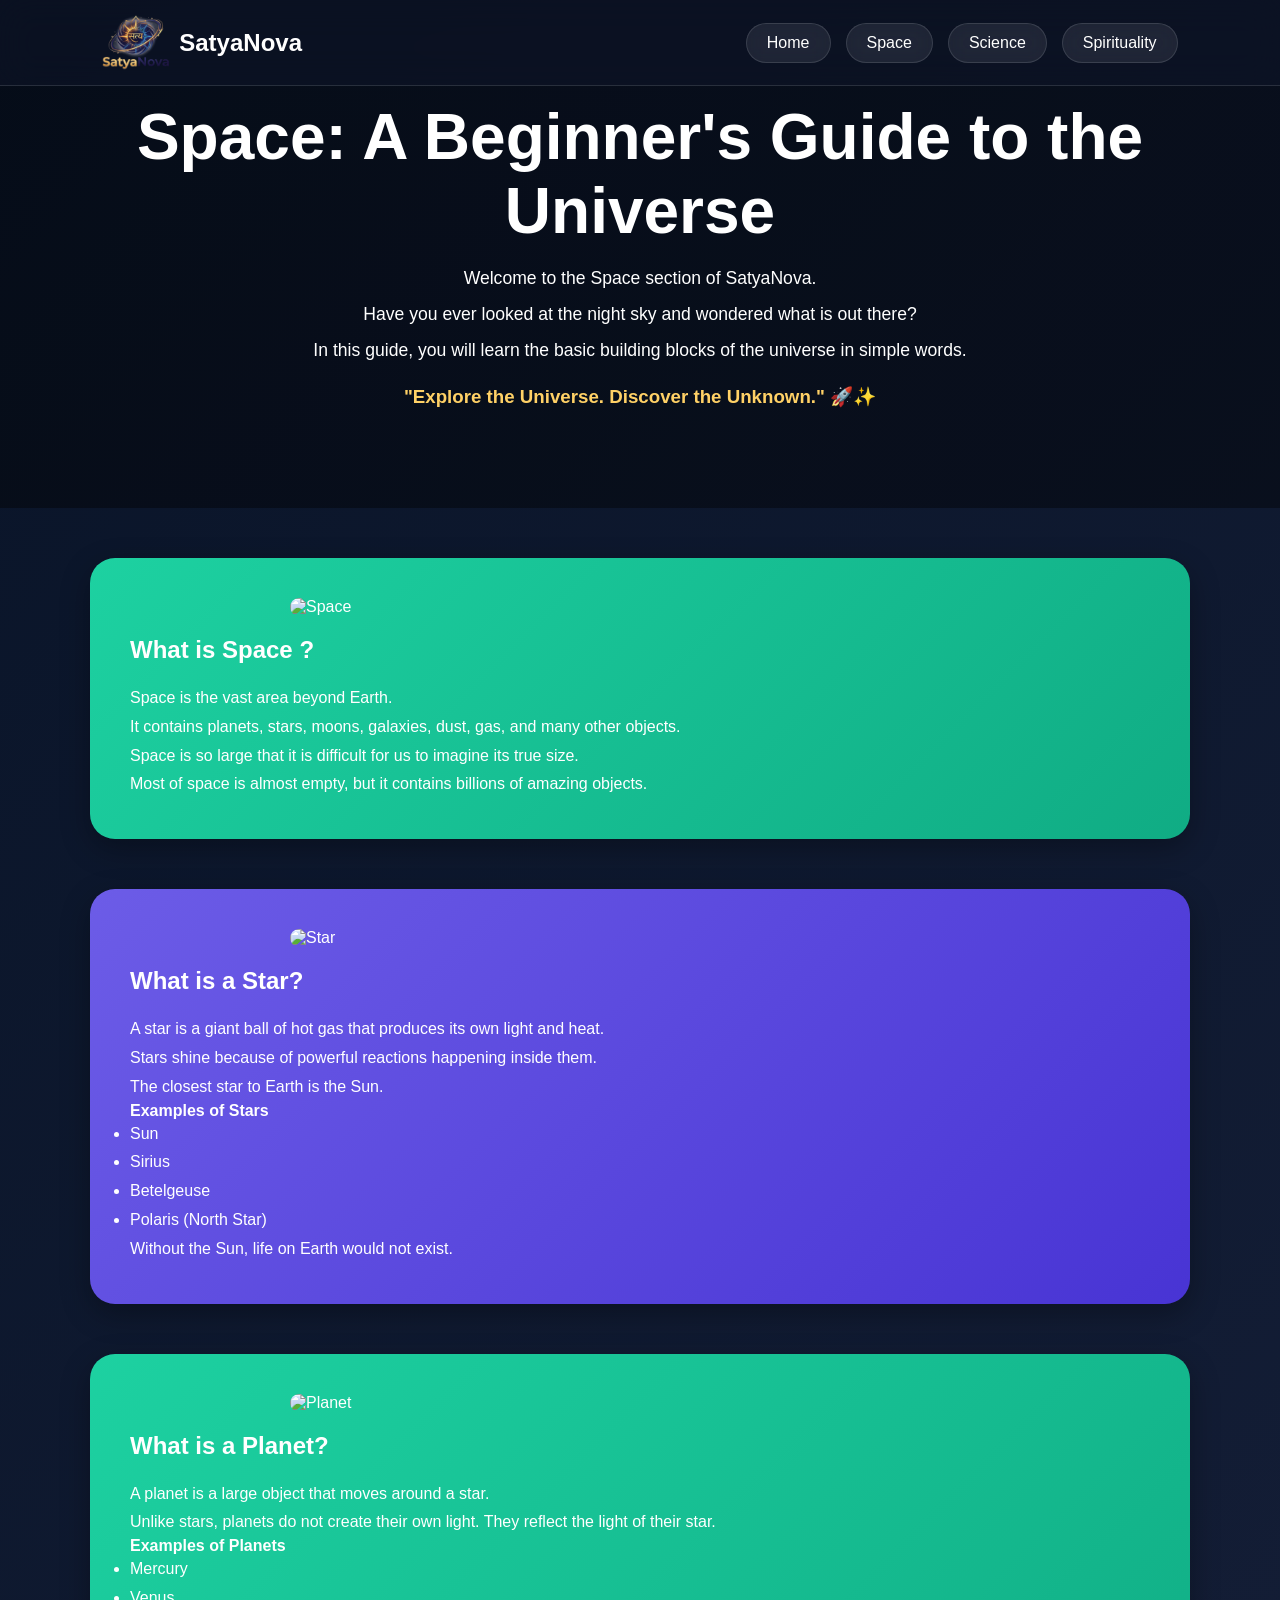
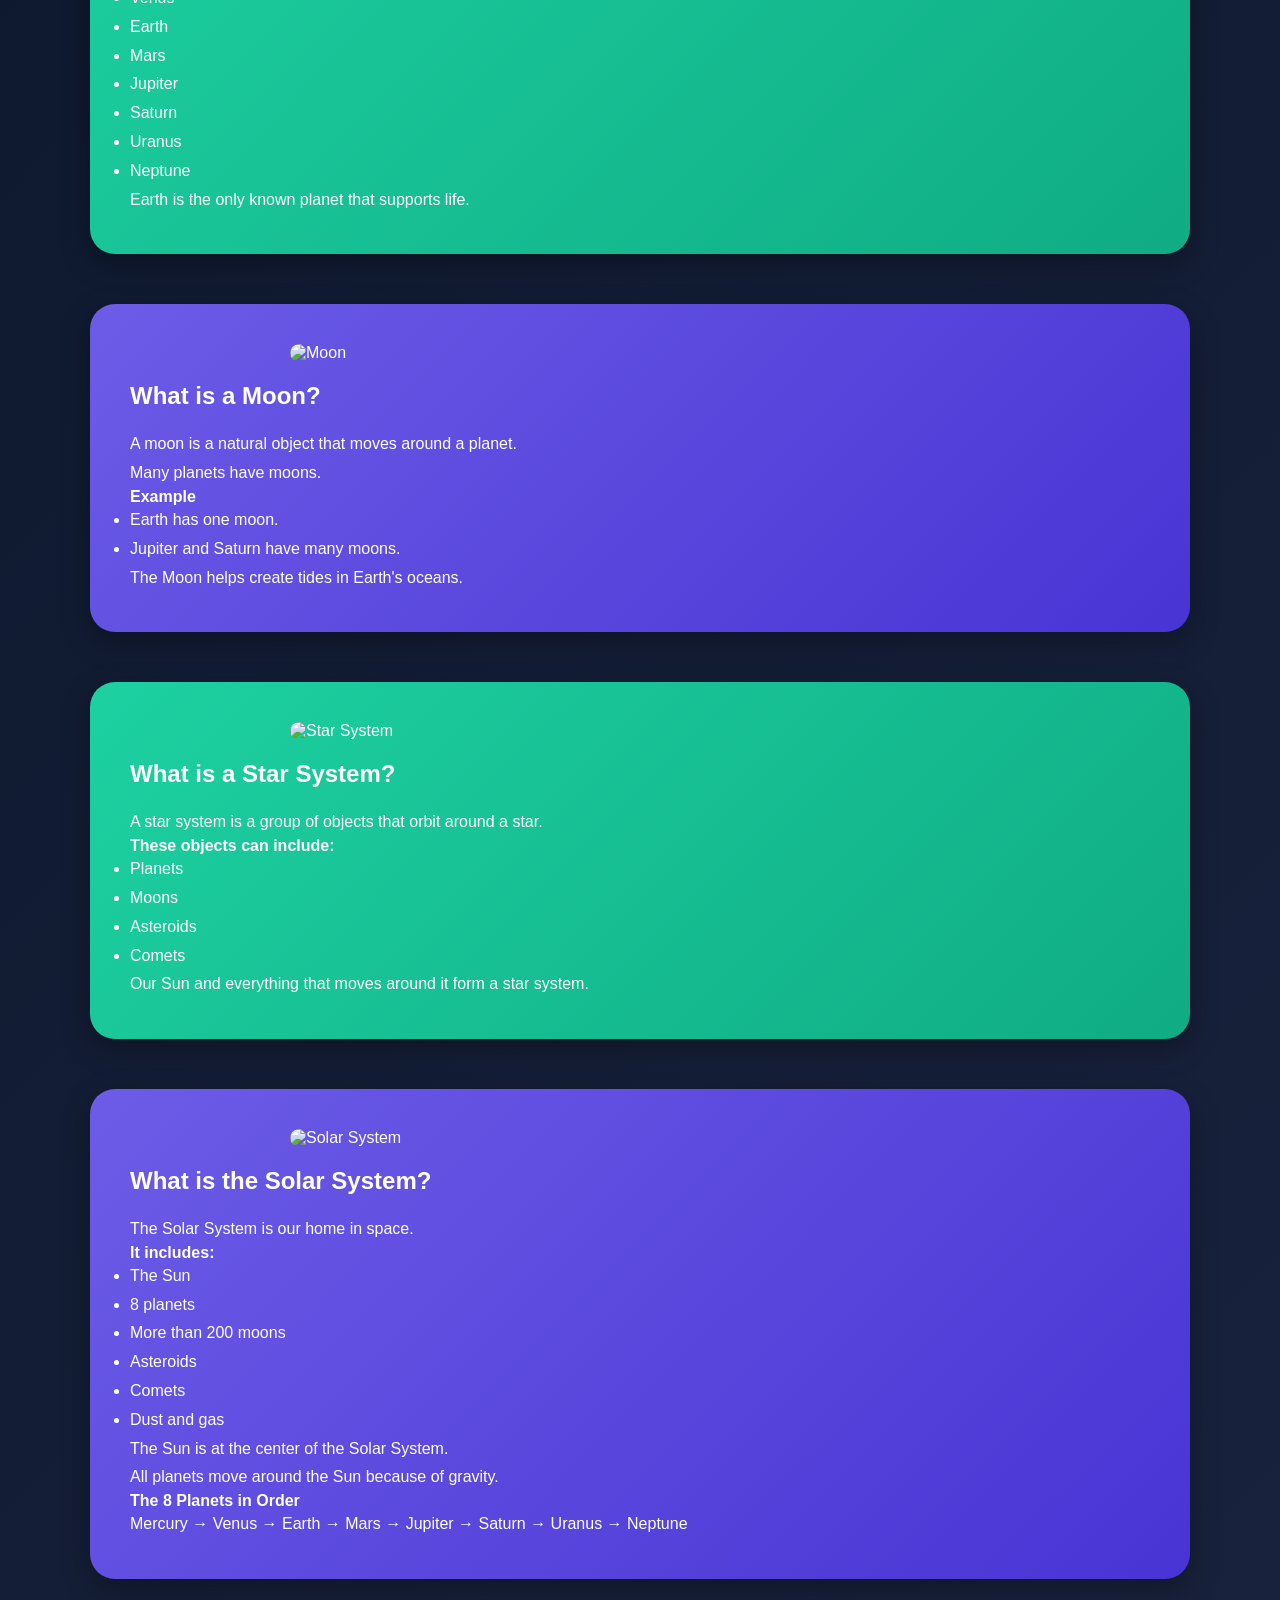
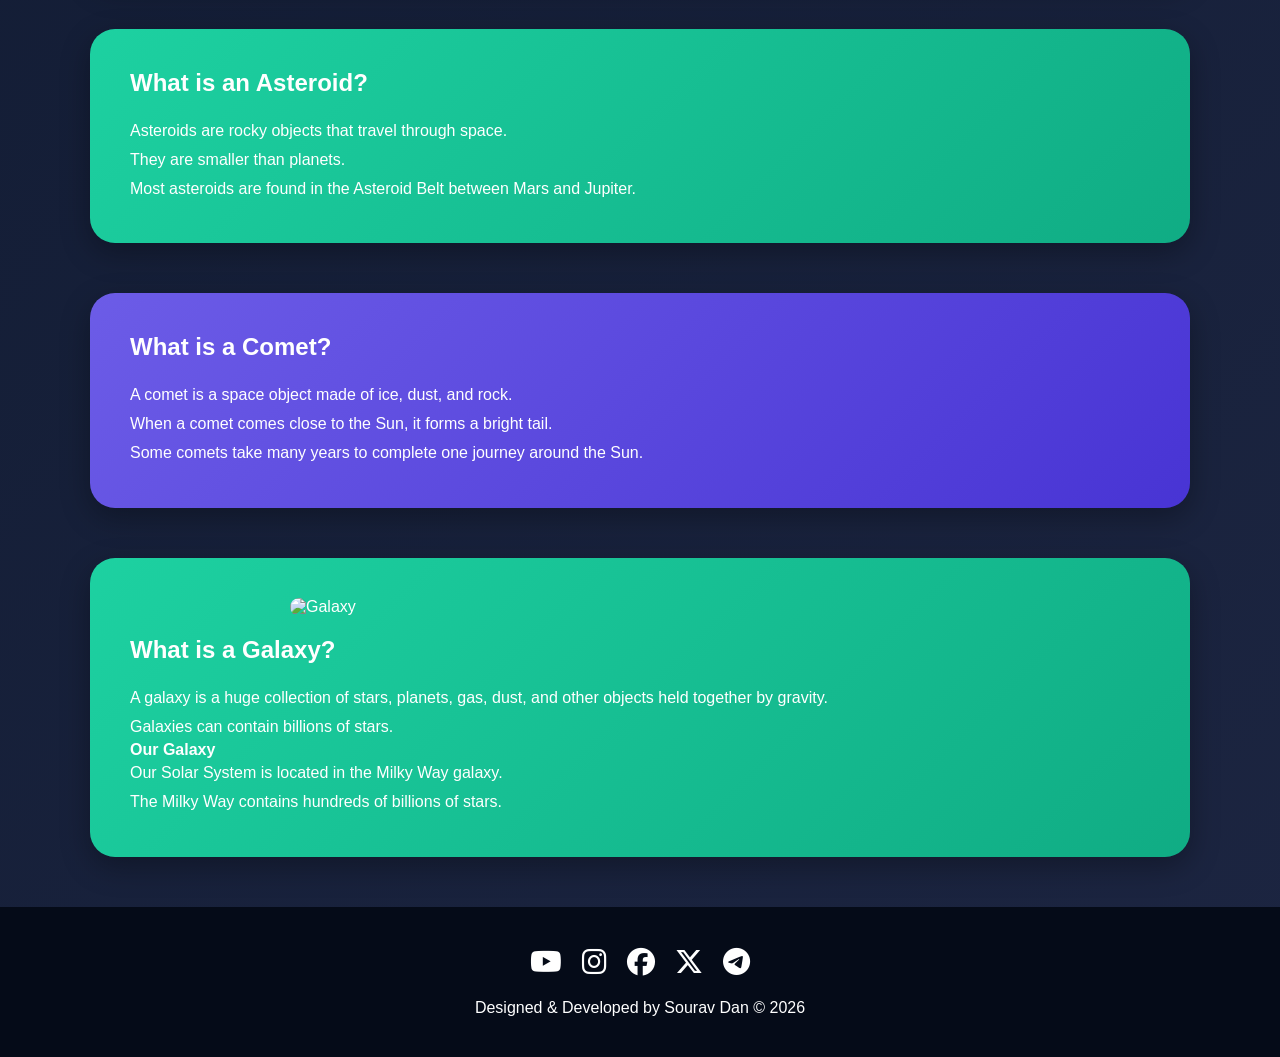
==== space.html @ 0a776dd6 "Add files via upload" ====
<!DOCTYPE html>
<html lang="en">

<head>

    <meta charset="UTF-8">
    <meta name="viewport" content="width=device-width, initial-scale=1.0">

    <title>Space | SatyaNova</title>

    <!-- Main CSS -->
    <link rel="stylesheet" href="style.css">

    <!-- Font Awesome -->
    <link rel="stylesheet" href="https://cdnjs.cloudflare.com/ajax/libs/font-awesome/6.7.2/css/all.min.css">

</head>

<body>

    <!-- ================= HEADER ================= -->

    <header class="header">

        <div class="logo">
            <img src="SatyaNova Logo.png" alt="SatyaNova Logo">
            <span>SatyaNova</span>
        </div>

        <nav class="navbar" id="navbar">
            <a href="index.html">Home</a>
            <a href="space.html">Space</a>
            <a href="#">Science</a>
            <a href="#">Spirituality</a>
        </nav>

        <div class="menu-btn" id="menuBtn">
            <span></span>
            <span></span>
            <span></span>
        </div>

    </header>

    <!-- ================= HERO SECTION ================= -->

    <section class="hero">

        <h1>Space: A Beginner's Guide to the Universe</h1>

        <p>
            Welcome to the Space section of SatyaNova.
        </p>

        <p>
            Have you ever looked at the night sky and wondered
            what is out there?
        </p>

        <p>
            In this guide, you will learn the basic building
            blocks of the universe in simple words.
        </p>

        <h3>
            "Explore the Universe. Discover the Unknown." 🚀✨
        </h3>

    </section>

    <!-- ================= SPACE SECTION ================= -->

    <!-- What is Space -->

    <section class="card science">

        <img src="https://images.unsplash.com/photo-1446776811953-b23d57bd21aa?w=1200" alt="Space" 
        <img src="..." alt="Star" class="space-image">

        <h2>What is Space ?</h2>

        <p>
            Space is the vast area beyond Earth.
        </p>

        <p>
            It contains planets, stars, moons, galaxies,
            dust, gas, and many other objects.
        </p>

        <p>
            Space is so large that it is difficult for us
            to imagine its true size.
        </p>

        <p>
            Most of space is almost empty, but it contains
            billions of amazing objects.
        </p>

    </section>

    <!-- What is a Star -->

    <section class="card spirituality">

        <img src="https://images.unsplash.com/photo-1502134249126-9f3755a50d78?w=1200" alt="Star"
            <img src="..." alt="Star" class="space-image"> 
            
        <h2>What is a Star?</h2>

        <p>
            A star is a giant ball of hot gas that produces
            its own light and heat.
        </p>

        <p>
            Stars shine because of powerful reactions
            happening inside them.
        </p>

        <p>
            The closest star to Earth is the Sun.
        </p>

        <strong>Examples of Stars</strong>

        <ul>
            <li>Sun</li>
            <li>Sirius</li>
            <li>Betelgeuse</li>
            <li>Polaris (North Star)</li>
        </ul>

        <p>
            Without the Sun, life on Earth would not exist.
        </p>

    </section>

    <!-- Planet -->

    <section class="card science">

        <img src="https://images.unsplash.com/photo-1614728894747-a83421e2b9c9?w=1200" alt="Planet"
            <img src="..." alt="Star" class="space-image"> 
            
        <h2>What is a Planet?</h2>

        <p>
            A planet is a large object that moves around a star.
        </p>

        <p>
            Unlike stars, planets do not create their own light.
            They reflect the light of their star.
        </p>

        <strong>Examples of Planets</strong>

        <ul>
            <li>Mercury</li>
            <li>Venus</li>
            <li>Earth</li>
            <li>Mars</li>
            <li>Jupiter</li>
            <li>Saturn</li>
            <li>Uranus</li>
            <li>Neptune</li>
        </ul>

        <p>
            Earth is the only known planet that supports life.
        </p>

    </section>

    <!-- Moon -->

    <section class="card spirituality">

        <img src="https://images.unsplash.com/photo-1532693322450-2cb5c511067d?w=1200" alt="Moon"
            <img src="..." alt="Star" class="space-image"> 
            
        <h2>What is a Moon?</h2>

        <p>
            A moon is a natural object that moves around a planet.
        </p>

        <p>
            Many planets have moons.
        </p>

        <strong>Example</strong>

        <ul>
            <li>Earth has one moon.</li>
            <li>Jupiter and Saturn have many moons.</li>
        </ul>

        <p>
            The Moon helps create tides in Earth's oceans.
        </p>

    </section>

    <!-- Star System -->

    <section class="card science">

        <img src="https://images.unsplash.com/photo-1462331940025-496dfbfc7564?w=1200" alt="Star System"
            <img src="..." alt="Star" class="space-image"> 
            
        <h2>What is a Star System?</h2>

        <p>
            A star system is a group of objects that orbit around a star.
        </p>

        <strong>These objects can include:</strong>

        <ul>
            <li>Planets</li>
            <li>Moons</li>
            <li>Asteroids</li>
            <li>Comets</li>
        </ul>

        <p>
            Our Sun and everything that moves around it form a star system.
        </p>

    </section>

    <!-- Solar System -->

    <section class="card spirituality">

        <img src="https://images.unsplash.com/photo-1614313913007-2b4ae8ce32d6?w=1200" alt="Solar System"
            <img src="..." alt="Star" class="space-image"> 
            
        <h2>What is the Solar System?</h2>

        <p>
            The Solar System is our home in space.
        </p>

        <strong>It includes:</strong>

        <ul>
            <li>The Sun</li>
            <li>8 planets</li>
            <li>More than 200 moons</li>
            <li>Asteroids</li>
            <li>Comets</li>
            <li>Dust and gas</li>
        </ul>

        <p>
            The Sun is at the center of the Solar System.
        </p>

        <p>
            All planets move around the Sun because of gravity.
        </p>

        <strong>The 8 Planets in Order</strong>

        <p>
            Mercury → Venus → Earth → Mars → Jupiter →
            Saturn → Uranus → Neptune
        </p>

    </section>

    <!-- Asteroid -->

    <section class="card science">

        <h2>What is an Asteroid?</h2>

        <p>
            Asteroids are rocky objects that travel through space.
        </p>

        <p>
            They are smaller than planets.
        </p>

        <p>
            Most asteroids are found in the Asteroid Belt
            between Mars and Jupiter.
        </p>

    </section>

    <!-- Comet -->

    <section class="card spirituality">

        <h2>What is a Comet?</h2>

        <p>
            A comet is a space object made of ice,
            dust, and rock.
        </p>

        <p>
            When a comet comes close to the Sun,
            it forms a bright tail.
        </p>

        <p>
            Some comets take many years to complete
            one journey around the Sun.
        </p>

    </section>

    <!-- Galaxy -->

    <section class="card science">

        <img src="https://images.unsplash.com/photo-1465101046530-73398c7f28ca?w=1200" alt="Galaxy"
            <img src="..." alt="Star" class="space-image"> 
            
        <h2>What is a Galaxy?</h2>

        <p>
            A galaxy is a huge collection of stars,
            planets, gas, dust, and other objects
            held together by gravity.
        </p>

        <p>
            Galaxies can contain billions of stars.
        </p>

        <strong>Our Galaxy</strong>

        <p>
            Our Solar System is located in the Milky Way galaxy.
        </p>

        <p>
            The Milky Way contains hundreds of billions of stars.
        </p>

    </section>

    <!-- ================= FOOTER ================= -->

    <footer>

        <div class="social-icons">

            <a href="index.html"><i class="fab fa-youtube"></i></a>
            <a href="#"><i class="fab fa-instagram"></i></a>
            <a href="#"><i class="fab fa-facebook"></i></a>
            <a href="#"><i class="fab fa-x-twitter"></i></a>
            <a href="#"><i class="fab fa-telegram"></i></a>

        </div>

        <p>
            Designed & Developed by Sourav Dan © 2026
        </p>

    </footer>

    <!-- JS -->
    <script src="script.js"></script>

</body>

</html>
---- style.css ----
/* Remove mobile tap highlight */

* {
    -webkit-tap-highlight-color: transparent;
}

/* Smooth touch effect */

a,
button,
.menu-btn,
.card {
    transition: all 0.25s ease;
}

a:active,
button:active,
.menu-btn:active {
    transform: scale(0.96);
}

/* =========================
   GOOGLE FONT
========================= */

@import url('https://fonts.googleapis.com/css2?family=Poppins:wght@300;400;500;600;700&display=swap');

* {
    margin: 0;
    padding: 0;
    box-sizing: border-box;
    font-family: 'Poppins', sans-serif;
}

html {
    scroll-behavior: smooth;
    overflow-x: hidden;
}

body {
    background: linear-gradient(135deg, #091428, #1c2541);
    color: white;
    overflow-x: hidden;
    width: 100%;

}

/* =========================
   HEADER
========================= */

.header {
    position: fixed;
    top: 0;
    left: 0;
    width: 100%;
    z-index: 1000;

    display: flex;
    justify-content: space-between;
    align-items: center;

    padding: 15px 8%;

    background: rgba(15, 23, 42, 0.55);
    backdrop-filter: blur(18px);
    -webkit-backdrop-filter: blur(18px);

    border-bottom: 1px solid rgba(255, 255, 255, 0.12);
}

.logo {
    display: flex;
    align-items: center;
    gap: 10px;
}

.logo img {
    height: 55px;
    width: auto;
    max-width: 100%;
}

.logo span {
    font-size: 24px;
    font-weight: 700;
}

/* NAVBAR */

.navbar {
    display: flex;
    gap: 15px;
}


/* This is for navbar buttons */

.navbar a {

    text-decoration: none;
    color: white;

    padding: 10px 20px;

    border-radius: 50px;

    background: rgba(255, 255, 255, 0.08);

    border: 1px solid rgba(255, 255, 255, 0.12);

    backdrop-filter: blur(10px);

    transition: all .3s ease;

    text-align: center;

}


.navbar a:hover {
    transform: translateY(-3px);
}

.navbar a:active {
    transform: scale(0.95);
}


.navbar a:hover {

    background: #00d4ff;

    color: black;

    transform: translateY(-3px);
}

/* HAMBURGER */

.menu-btn {
    display: none;
    flex-direction: column;
    justify-content: center;
    gap: 5px;
    cursor: pointer;
    width: 30px;
    height: 30px;
}

.menu-btn span {
    width: 100%;
    height: 3px;
    background: white;
    border-radius: 10px;
    transition: all 0.4s ease;
}

/* First line */
.menu-btn.active span:nth-child(1) {
    transform: translateY(8px) rotate(45deg);
}

/* Middle line */
.menu-btn.active span:nth-child(2) {
    opacity: 0;
}

/* Third line */
.menu-btn.active span:nth-child(3) {
    transform: translateY(-8px) rotate(-45deg);
}

/* =========================
   HERO
========================= */

.hero {

    text-align: center;

    padding: 100px 10%;

    background:
        linear-gradient(rgba(0, 0, 0, .4),
            rgba(0, 0, 0, .4)),
        url("https://images.unsplash.com/photo-1462331940025-496dfbfc7564?w=1600");

    background-size: cover;
    background-position: center;
}

.hero h1 {
    font-size: 4rem;
    margin-bottom: 20px;
}

.hero p {
    margin-top: 15px;
    font-size: 1.1rem;
}

.hero h3 {
    margin-top: 25px;
    color: #ffd166;
}

/* =========================
   CARDS
========================= */

.card {

    margin: 50px auto;

    width: 90%;

    max-width: 1100px;

    padding: 40px;

    border-radius: 25px;

    backdrop-filter: blur(10px);

    box-shadow: 0 10px 30px rgba(0, 0, 0, .3);

    transition: .3s;

    cursor: pointer;
}

.card:hover {
    transform: translateY(-8px);
}

.science {
    background: linear-gradient(135deg, #1dd1a1, #10ac84);
}

.spirituality {
    background: linear-gradient(135deg, #6c5ce7, #4834d4);
}

.card h2 {
    margin-bottom: 20px;
}

.card p,
.card li {
    line-height: 1.8;
}


/* For images */

.space-image {
    width: 100%;
    max-width: 700px;
    display: block;
    margin: 0 auto 20px;
    border-radius: 20px;
}

/* =========================
   FINAL SECTION
========================= */

.bottom-section {

    text-align: center;

    padding: 80px 10%;

    background: linear-gradient(135deg, #00c6ff, #0072ff);
}

.bottom-section h2 {
    font-size: 3rem;
    margin-bottom: 20px;
}

/* =========================
   FOOTER
========================= */

footer {

    padding: 40px;

    text-align: center;

    background: #050b18;
}

.social-icons {

    display: flex;

    justify-content: center;

    gap: 20px;

    margin-bottom: 20px;
}

.social-icons a {

    color: white;

    font-size: 28px;

    transition: .3s;
}

.social-icons a:hover {

    color: #00d4ff;

    transform: translateY(-5px);
}

/* =========================
   MOBILE RESPONSIVE
========================= */

@media(max-width:768px) {

    .header {
        padding: 12px 20px;
    }

    .logo img {
        height: 45px;
    }

    .logo span {
        font-size: 20px;
    }

    .menu-btn {
        display: flex;
        z-index: 1001;
    }

    .navbar {

        position: fixed;

        top: 85px;
        right: -300px;

        width: 220px;
        max-width: 80vw;

        display: flex;
        flex-direction: column;
        gap: 15px;

        background: #111827;

        padding: 10px;

        border-radius: 20px;

        transition: right .4s ease;

        z-index: 1000;
    }

    .navbar.active {
        right: 15px;
    }

    .hero h1 {
        font-size: 2.5rem;
    }

    .card {
        padding: 25px;
    }

    .bottom-section h2 {
        font-size: 2rem;
    }

    .menu-btn {
        transition: all .3s ease;
    }

    .menu-btn:active {
        transform: scale(0.90);
    }
}
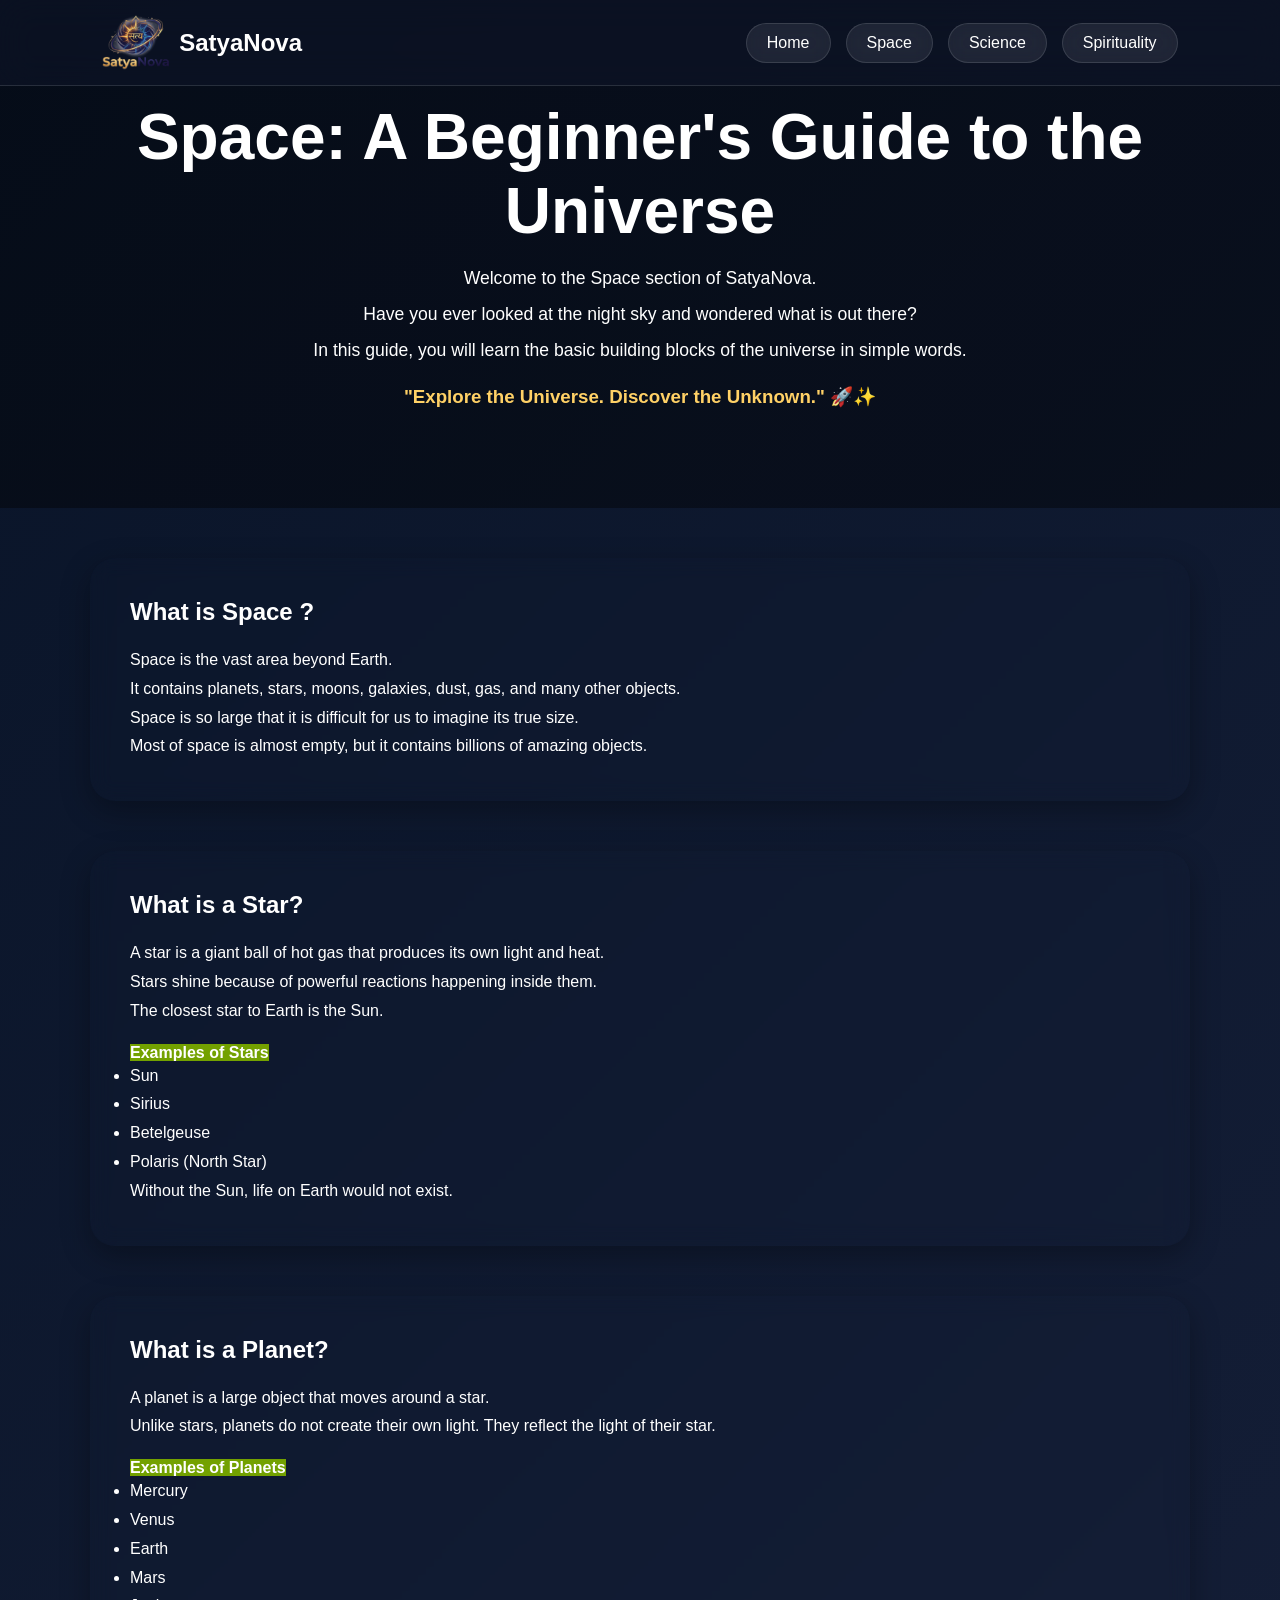
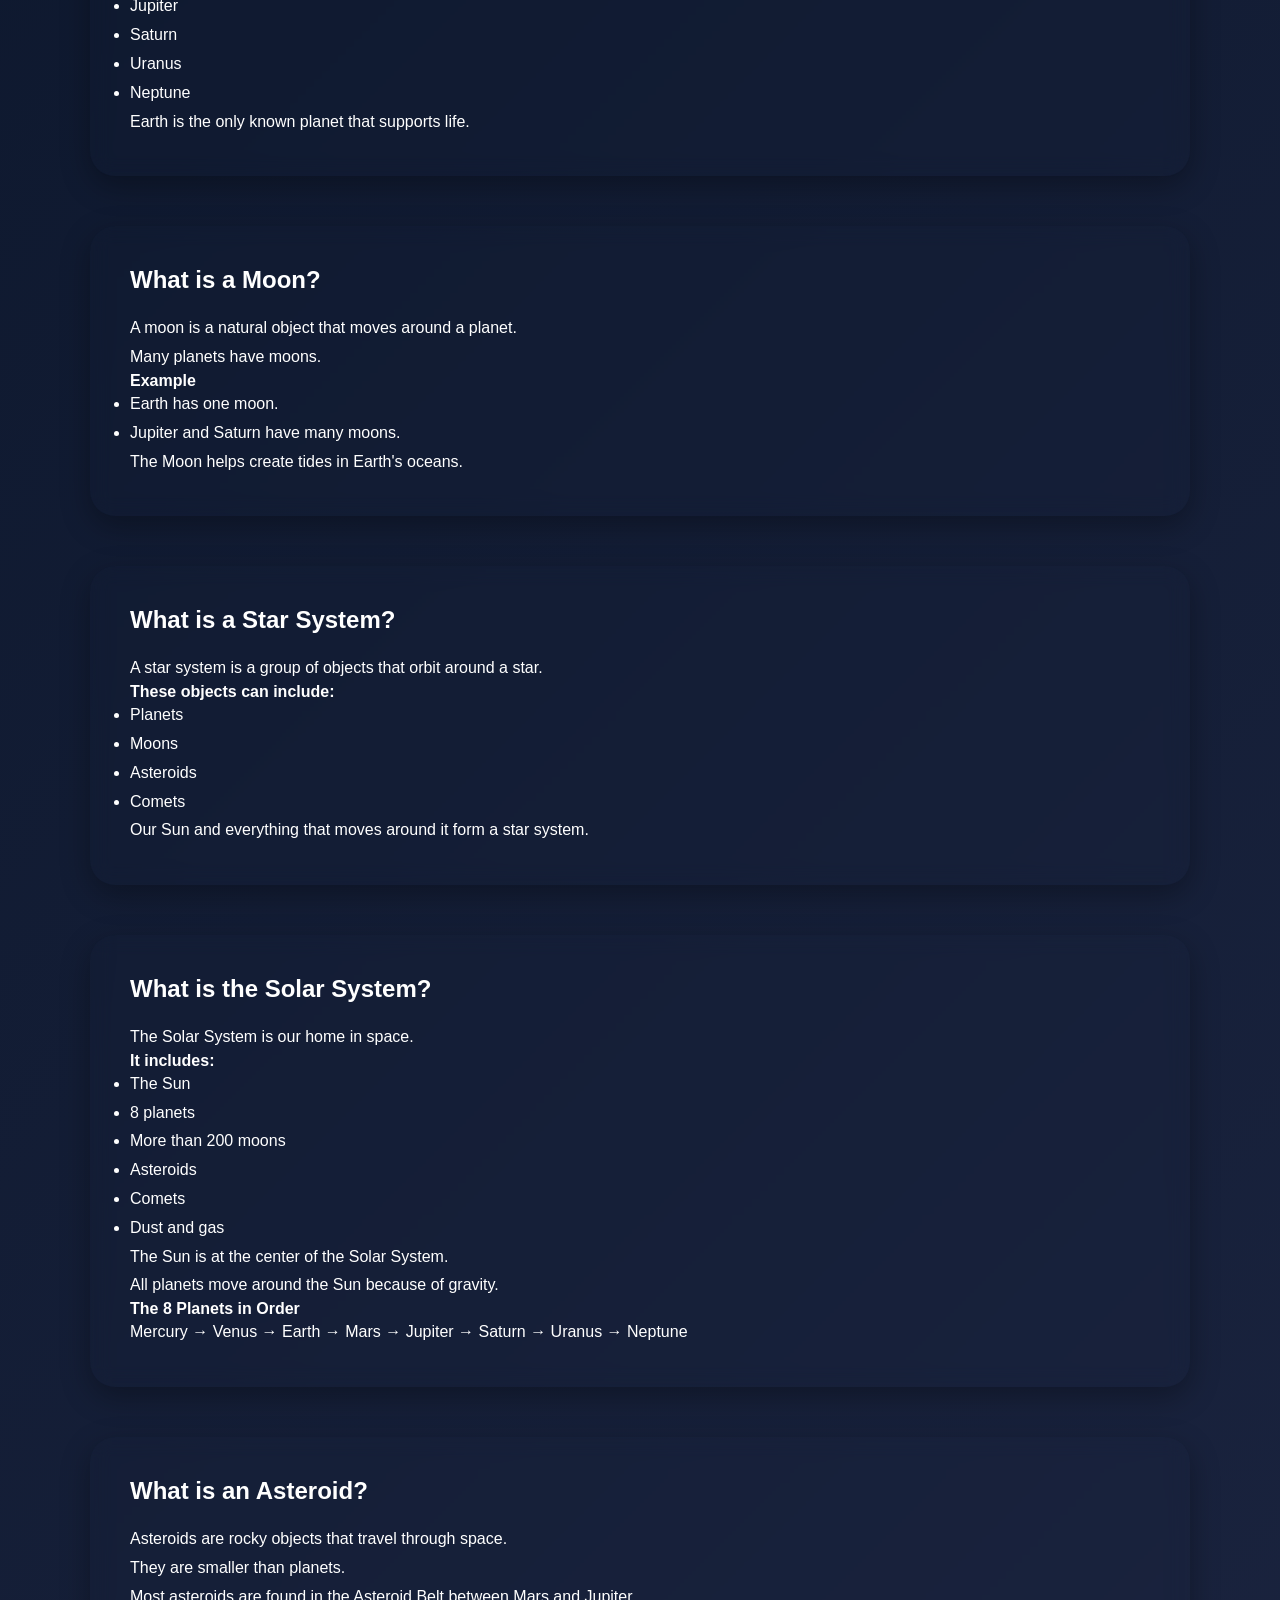
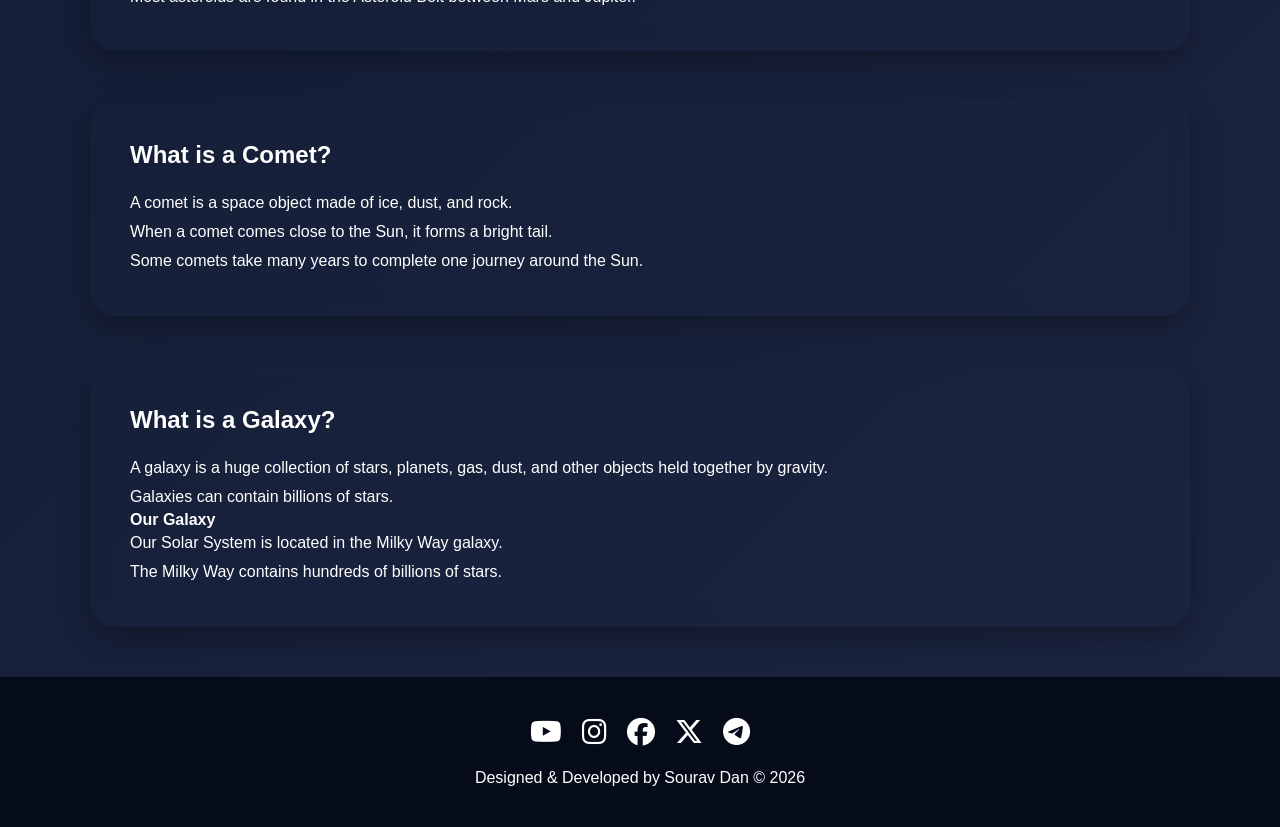
==== commit 8a05427e: "Update space.html" ====
--- a/space.html
+++ b/space.html
@@ -6,10 +6,13 @@
     <meta charset="UTF-8">
     <meta name="viewport" content="width=device-width, initial-scale=1.0">
 
-    <title>Space | SatyaNova</title>
+    <title>Space</title>
 
     <!-- Main CSS -->
     <link rel="stylesheet" href="style.css">
+
+    <!--Space Page CSS-->
+    <link rel="stylesheet" href="space.css">
 
     <!-- Font Awesome -->
     <link rel="stylesheet" href="https://cdnjs.cloudflare.com/ajax/libs/font-awesome/6.7.2/css/all.min.css">
@@ -72,10 +75,7 @@
 
     <!-- What is Space -->
 
-    <section class="card science">
-
-        <img src="https://images.unsplash.com/photo-1446776811953-b23d57bd21aa?w=1200" alt="Space" 
-        <img src="..." alt="Star" class="space-image">
+    <section class="card space">
 
         <h2>What is Space ?</h2>
 
@@ -102,11 +102,8 @@
 
     <!-- What is a Star -->
 
-    <section class="card spirituality">
-
-        <img src="https://images.unsplash.com/photo-1502134249126-9f3755a50d78?w=1200" alt="Star"
-            <img src="..." alt="Star" class="space-image"> 
-            
+    <section class="card space">
+
         <h2>What is a Star?</h2>
 
         <p>
@@ -114,16 +111,12 @@
             its own light and heat.
         </p>
 
-        <p>
-            Stars shine because of powerful reactions
-            happening inside them.
-        </p>
-
-        <p>
-            The closest star to Earth is the Sun.
-        </p>
-
-        <strong>Examples of Stars</strong>
+        <p> Stars shine because of powerful reactions happening inside them.</p>
+
+        <p>The closest star to Earth is the Sun.</p>
+        <br>
+
+        <strong style="background: rgb(115, 161, 0);">Examples of Stars</strong>
 
         <ul>
             <li>Sun</li>
@@ -132,19 +125,14 @@
             <li>Polaris (North Star)</li>
         </ul>
 
-        <p>
-            Without the Sun, life on Earth would not exist.
-        </p>
+        <p>Without the Sun, life on Earth would not exist.</p>
 
     </section>
 
     <!-- Planet -->
 
-    <section class="card science">
-
-        <img src="https://images.unsplash.com/photo-1614728894747-a83421e2b9c9?w=1200" alt="Planet"
-            <img src="..." alt="Star" class="space-image"> 
-            
+    <section class="card space">
+
         <h2>What is a Planet?</h2>
 
         <p>
@@ -155,8 +143,8 @@
             Unlike stars, planets do not create their own light.
             They reflect the light of their star.
         </p>
-
-        <strong>Examples of Planets</strong>
+        <br>
+        <strong style="background: rgb(115, 161, 0);">Examples of Planets</strong>
 
         <ul>
             <li>Mercury</li>
@@ -177,11 +165,8 @@
 
     <!-- Moon -->
 
-    <section class="card spirituality">
-
-        <img src="https://images.unsplash.com/photo-1532693322450-2cb5c511067d?w=1200" alt="Moon"
-            <img src="..." alt="Star" class="space-image"> 
-            
+    <section class="card space">
+
         <h2>What is a Moon?</h2>
 
         <p>
@@ -207,11 +192,8 @@
 
     <!-- Star System -->
 
-    <section class="card science">
-
-        <img src="https://images.unsplash.com/photo-1462331940025-496dfbfc7564?w=1200" alt="Star System"
-            <img src="..." alt="Star" class="space-image"> 
-            
+    <section class="card space">
+
         <h2>What is a Star System?</h2>
 
         <p>
@@ -235,11 +217,8 @@
 
     <!-- Solar System -->
 
-    <section class="card spirituality">
-
-        <img src="https://images.unsplash.com/photo-1614313913007-2b4ae8ce32d6?w=1200" alt="Solar System"
-            <img src="..." alt="Star" class="space-image"> 
-            
+    <section class="card space">
+
         <h2>What is the Solar System?</h2>
 
         <p>
@@ -276,7 +255,7 @@
 
     <!-- Asteroid -->
 
-    <section class="card science">
+    <section class="card space">
 
         <h2>What is an Asteroid?</h2>
 
@@ -297,7 +276,7 @@
 
     <!-- Comet -->
 
-    <section class="card spirituality">
+    <section class="card space">
 
         <h2>What is a Comet?</h2>
 
@@ -320,11 +299,8 @@
 
     <!-- Galaxy -->
 
-    <section class="card science">
-
-        <img src="https://images.unsplash.com/photo-1465101046530-73398c7f28ca?w=1200" alt="Galaxy"
-            <img src="..." alt="Star" class="space-image"> 
-            
+    <section class="card space">
+
         <h2>What is a Galaxy?</h2>
 
         <p>
@@ -374,4 +350,4 @@
 
 </body>
 
-</html>+</html>
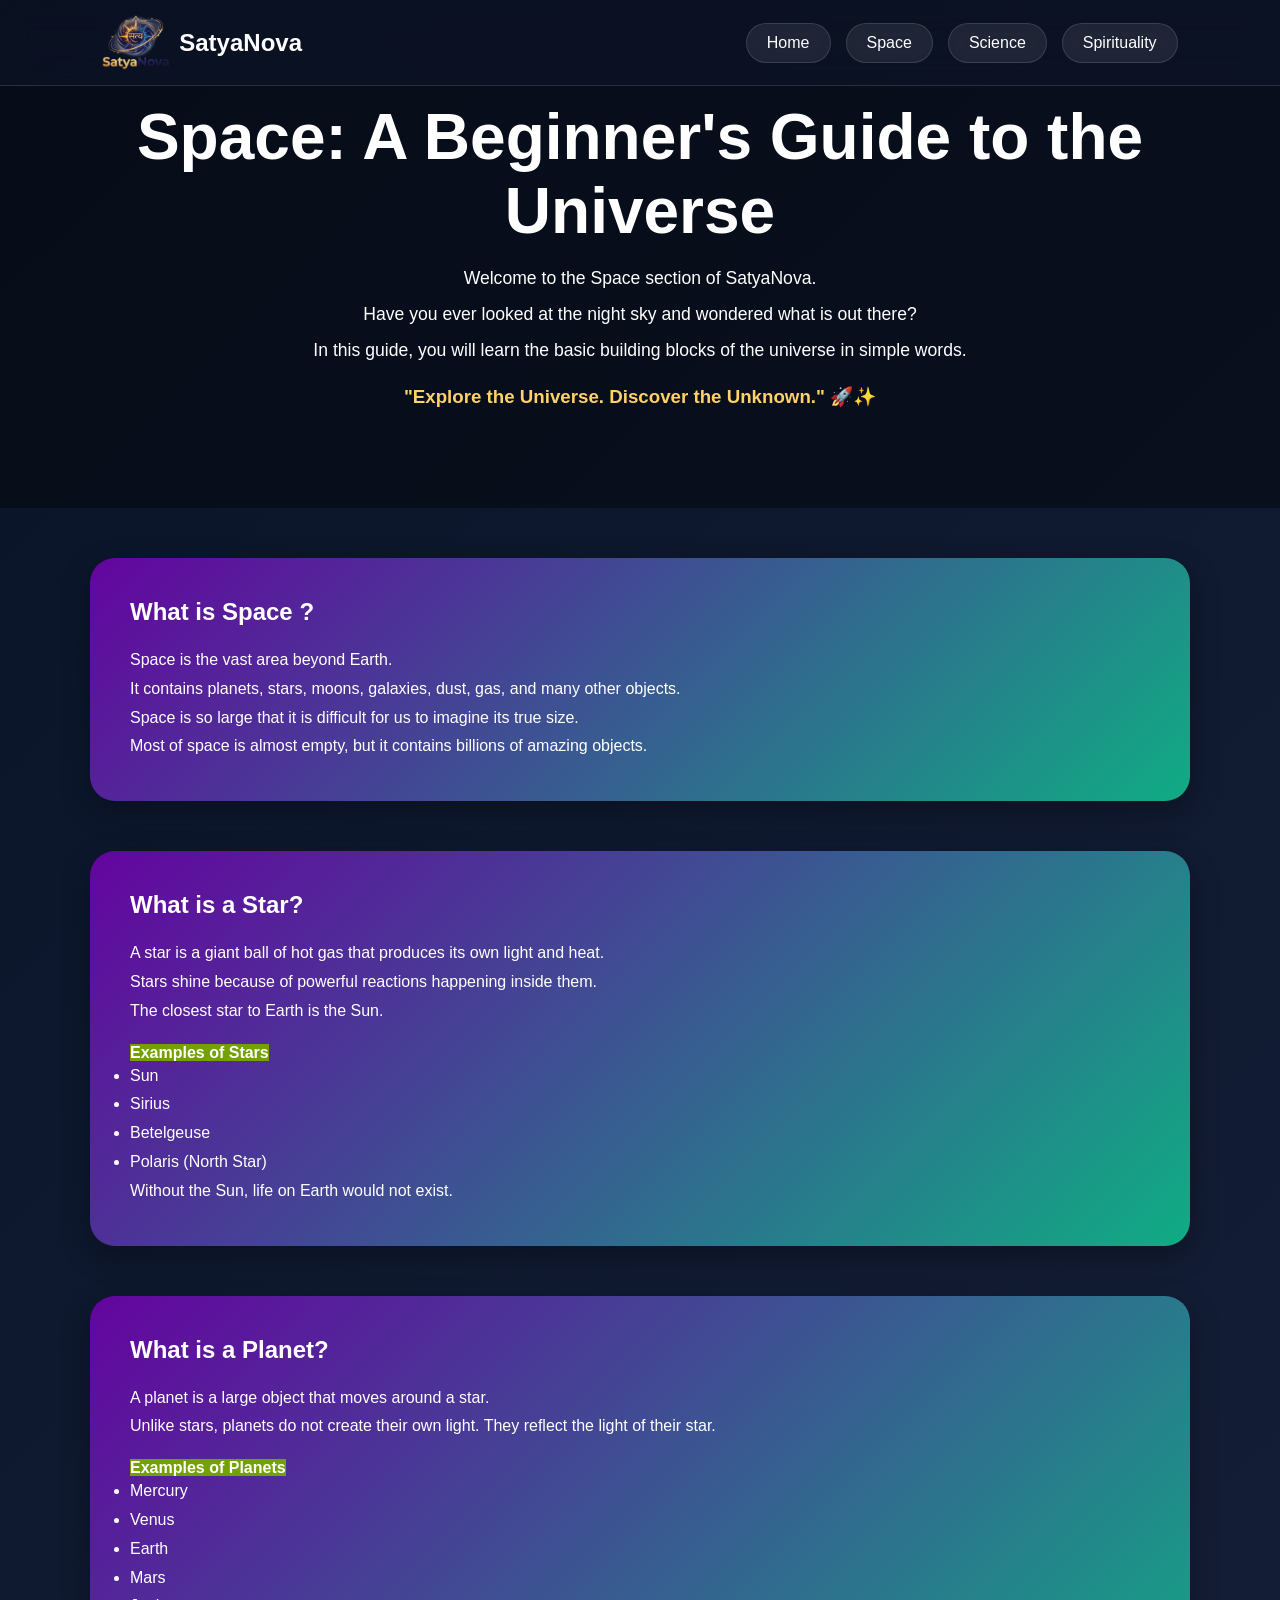
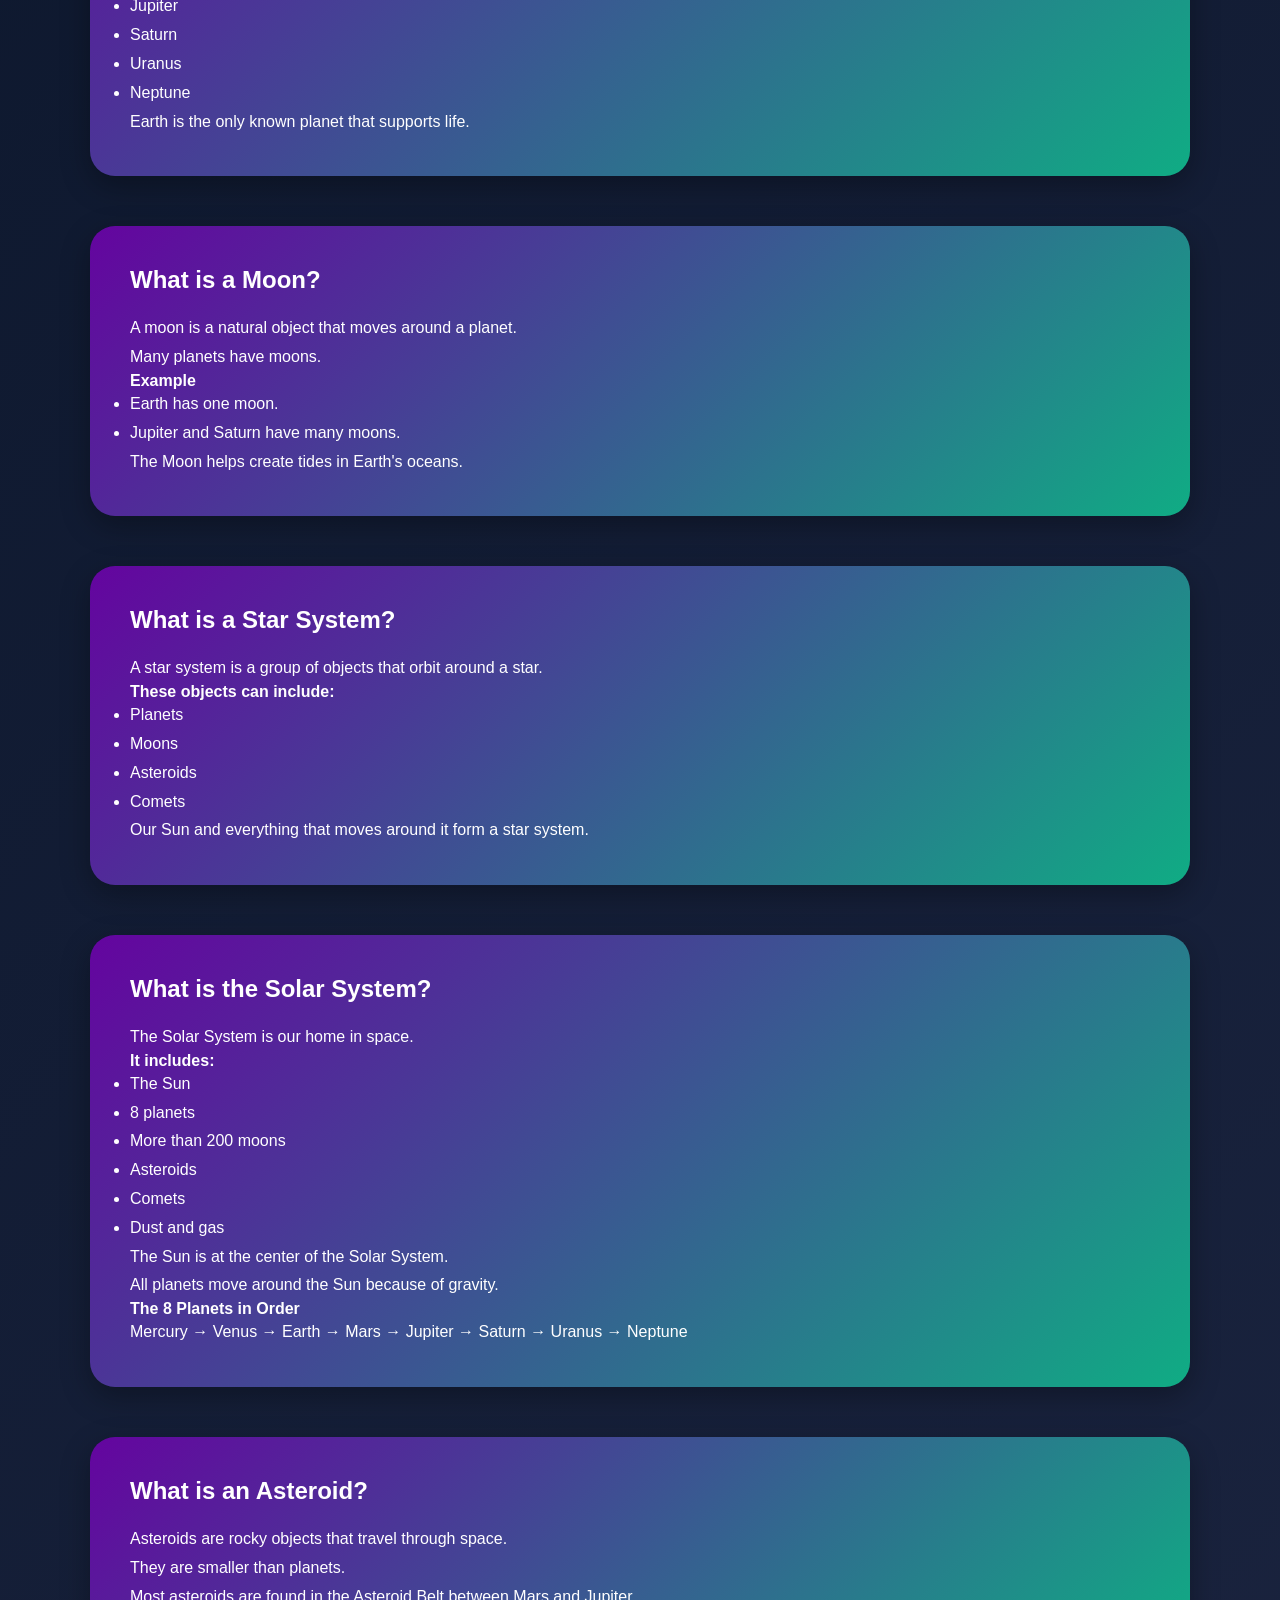
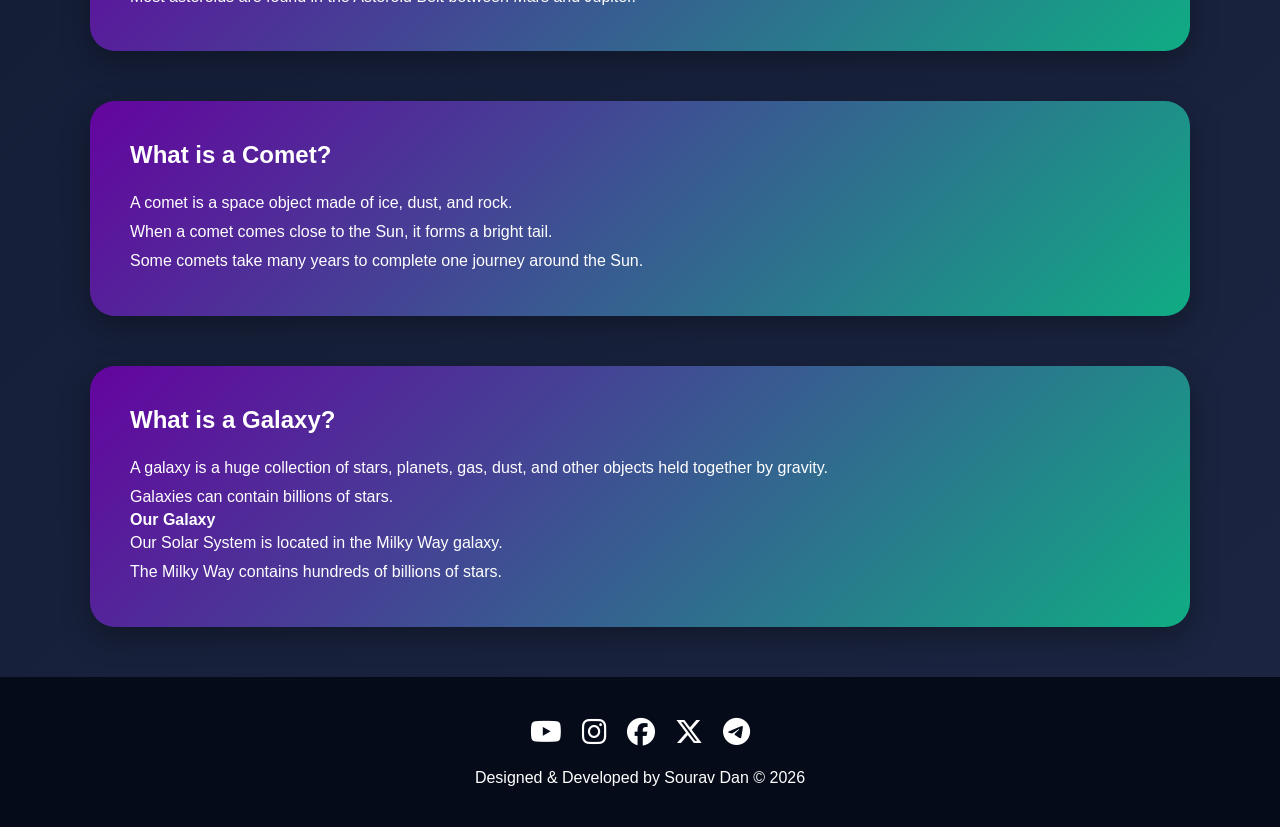
==== commit cb8db725: "Update space.html" ====
--- a/space.html
+++ b/space.html
@@ -7,6 +7,7 @@
     <meta name="viewport" content="width=device-width, initial-scale=1.0">
 
     <title>Space</title>
+    <link rel="icon" type="image/png" href="SatyaNova Logo.png">
 
     <!-- Main CSS -->
     <link rel="stylesheet" href="style.css">
--- a/style.css
+++ b/style.css
@@ -230,16 +230,22 @@
     cursor: pointer;
 }
 
+
 .card:hover {
     transform: translateY(-8px);
 }
 
+/* card images */
 .science {
     background: linear-gradient(135deg, #1dd1a1, #10ac84);
 }
 
 .spirituality {
     background: linear-gradient(135deg, #6c5ce7, #4834d4);
+}
+
+.space {
+    background: linear-gradient(135deg, #64049f, #10ac84);
 }
 
 .card h2 {
@@ -320,6 +326,8 @@
     transform: translateY(-5px);
 }
 
+
+
 /* =========================
    MOBILE RESPONSIVE
 ========================= */
